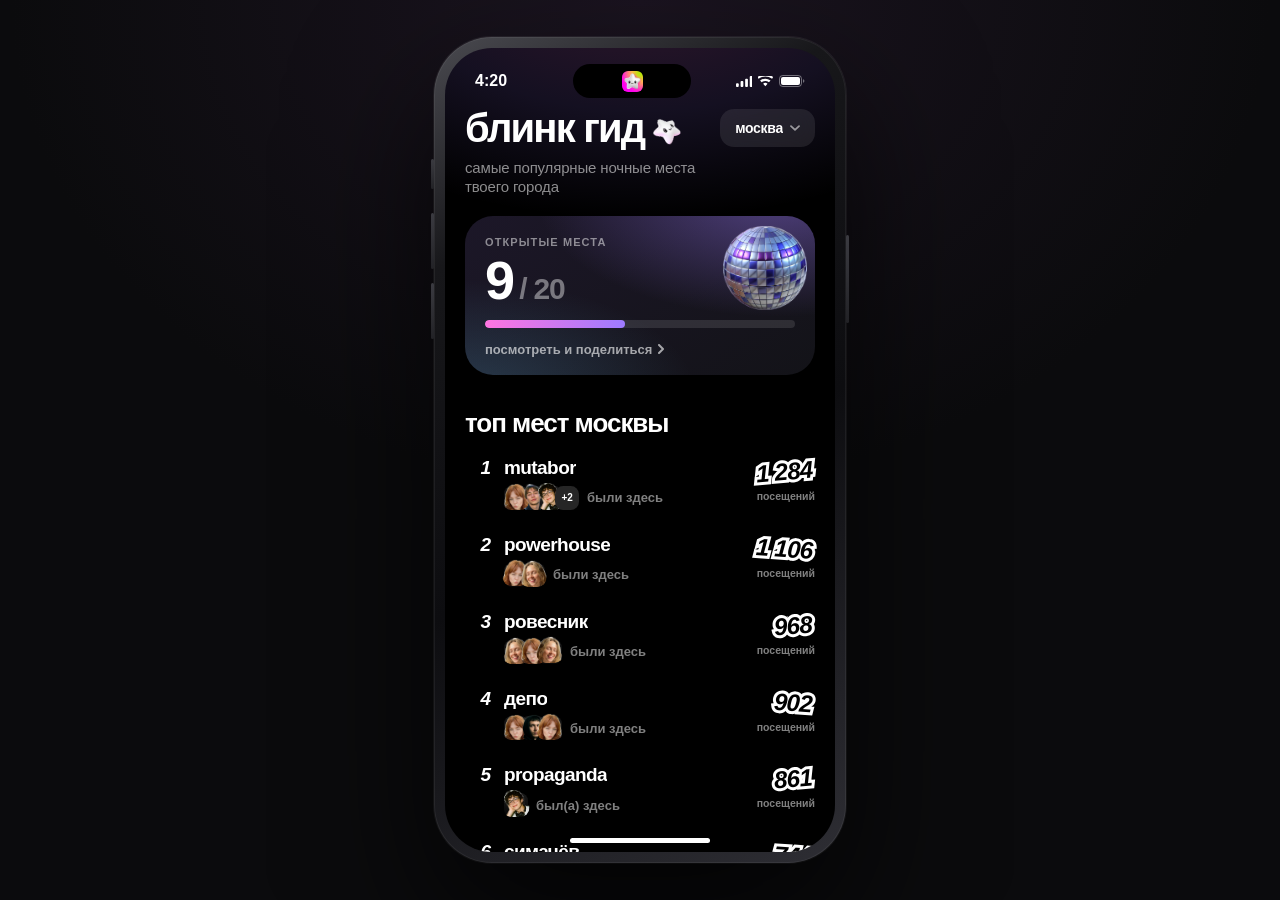
==== index.html @ 2a73ebe5 "блинк гид: прототип раздела ночных мест Гид по местам притяжения молодёжи, собранный из аномальных с" ====
<!doctype html>
<html lang="ru">
<head>
  <meta charset="utf-8" />
  <meta name="viewport" content="width=device-width,initial-scale=1,viewport-fit=cover" />
  <!-- прототип, не для поиска -->
  <meta name="robots" content="noindex, nofollow" />
  <title>Blink — гид по местам притяжения</title>
  <link rel="icon" type="image/png" href="assets/blink-logo.png" />
  <link rel="stylesheet" href="nightlife2.css" />
</head>
<body>

  <!-- device mockup -->
  <div class="phone">
    <span class="side-btn silent"></span>
    <span class="side-btn vol-up"></span>
    <span class="side-btn vol-down"></span>
    <span class="side-btn power"></span>

    <div class="nl-shell">

      <!-- iOS status bar -->
      <div class="status-bar">
        <span class="sb-time">4:20</span>
        <span class="island"><img src="assets/blink-logo.png" alt="" aria-hidden="true" /></span>
        <span class="sb-icons">
          <svg viewBox="0 0 18 12" aria-hidden="true" class="sb-ic">
            <rect x="0"  y="8"   width="3" height="4"   rx="1"/>
            <rect x="5"  y="5.5" width="3" height="6.5" rx="1"/>
            <rect x="10" y="3"   width="3" height="9"   rx="1"/>
            <rect x="15" y="0"   width="3" height="12"  rx="1"/>
          </svg>
          <svg viewBox="0 0 16 12" aria-hidden="true" class="sb-ic">
            <path d="M8 11.2 5.6 8.5a3.6 3.6 0 0 1 4.8 0L8 11.2Zm4-4.4a7.7 7.7 0 0 0-8 0L2.3 4.9a10.1 10.1 0 0 1 11.4 0L12 6.8ZM15.4 3a12.5 12.5 0 0 0-14.8 0L-.6 1.1a15 15 0 0 1 17.2 0L15.4 3Z"/>
          </svg>
          <svg viewBox="0 0 26 12" aria-hidden="true" class="sb-ic sb-batt">
            <rect x="0.5" y="0.5" width="22" height="11" rx="3.2" fill="none" stroke="currentColor" opacity="0.4"/>
            <rect x="2"   y="2"   width="19" height="8"  rx="2"/>
            <path d="M24 4.2v3.6c.9-.3 1.4-.9 1.4-1.8S24.9 4.5 24 4.2Z" opacity="0.4"/>
          </svg>
        </span>
      </div>

      <!-- одна лента: всё, что раньше жило в трёх вкладках -->
      <main class="nl-scroll" id="scroll">

        <header class="nl-head">
          <h1 class="nl-title">блинк гид<img class="title-star" src="react/star.png" alt="" aria-hidden="true" /></h1>
          <button class="city-pill" type="button" id="city-btn">
            <span id="city-label">москва</span>
            <svg viewBox="0 0 10 6" aria-hidden="true"><path d="M1 1.2 5 4.8 9 1.2"/></svg>
          </button>
        </header>
        <p class="nl-sub">самые популярные ночные места<br />твоего города</p>

        <!-- ─── 1 · твоя ночь · тап открывает личную сводку ─── -->
        <button class="you" id="you-card" type="button"></button>

        <!-- ─── 2 · топ мест города ─── -->
        <section class="sec">
          <h2 class="h2" id="top-title">топ мест</h2>
          <div class="vlist" id="vlist"></div>
        </section>

        <!-- ─── 3 · топ тусовщиков ─── -->
        <section class="sec sec--people">
          <h2 class="h2">топ тусовщиков</h2>
          <p class="h2-note" id="scope-note" hidden></p>
          <div class="scope" id="scope">
            <button class="scope-btn on" data-scope="city" type="button">весь город</button>
            <button class="scope-btn"    data-scope="friends" type="button">друзья</button>
          </div>
          <div class="prail" id="prail"></div>
        </section>

        <!-- ─── 4 · друзья ходят, а ты — нет ─── -->
        <section class="sec sec--miss" id="miss-sec">
          <h2 class="h2 h2--st">
            куда сходить<br />с друзьями
            <img class="h2-st h2-st--eyes" src="react/image_eyes_sticker.png" alt="" aria-hidden="true" />
          </h2>
          <div class="vlist" id="missing"></div>
        </section>

        <div class="scroll-tail"></div>
      </main>

      <!-- ─── шторка: заведение / твоя ночь / выбор города ─── -->
      <div class="sheet-back" id="sheet-back" hidden></div>
      <div class="sheet" id="sheet" hidden role="dialog" aria-label="Подробности">
        <span class="sheet-grab"></span>
        <div id="sheet-body"></div>
      </div>

      <!-- ─── шеринг-экран «открытые места» ─── -->
      <div class="share" id="share" hidden role="dialog" aria-label="Открытые места">
        <div id="share-body"></div>
      </div>

      <div class="toast" id="toast" hidden></div>

      <span class="home-bar"></span>
    </div>
  </div>

  <script type="module" src="nightlife2.js"></script>
</body>
</html>
---- nightlife2.css ----
/* ═══════════════════════════════════════════════════════════════════════
   Blink · «места притяжения» — гид по заведениям
   ВАРИАНТ «ЛЕНТА»: всё одним скроллом, без вкладок.
   Второй вариант — nightlife.* («вкладки»), переключатель сбоку от мокапа.
   Файлы намеренно самостоятельные: без @import друг в друга, иначе
   ловятся ловушки специфичности (проверено на reactivation2.css).

   Токены сняты со скринов приложения в /react:
     фон #000 · поверхность #1a1a1a · поле #262626
     текст #fff · вторичный #808080 · акцент #ff75e1 · онлайн #a4ef51

   Правила дома:
   · аватары — голые PNG-вырезки без обводок и цветных подложек;
   · копирайт в нижнем регистре, ВЕРХНИЙ РЕГИСТР только внутри кнопок;
   · строки списков идут прямо по чёрному — без карточек и разделителей;
   · **никаких серых подложек под плашки** — цифры и подписи живут прямо
     на фоне, разделяет их типографика и воздух;
   · розовая клякса-звезда НЕ используется: это каунтер сообщений;
   · числа-множители — стикер «x12»: чёрная заливка, толстая белая
     обводка, курсив, лёгкий поворот (см. список визитов в мессенджере);
   · розовый строго акцентный. Цвет приносят свечения секций и 3D-стикеры:
     бриллиант (синий) — твоя ночь, спутник — рейтинг, глаза — что ты
     пропускаешь, огонь — первый тусовщик. Каждый стикер ровно один раз.

   Экран — одна лента, открывается в полноэкранном вебвью: ни вкладок,
   ни своего таб-бара.
   ═══════════════════════════════════════════════════════════════════════ */

:root {
  --bg: #000000;
  --surface: #1a1a1a;
  --surface-2: #262626;
  --surface-3: #303030;
  --text: #ffffff;
  --dim: #808080;
  --accent: #ff75e1;
  --violet: #9d7bff;
  --online: #a4ef51;
  --ember: #ff8a3d;
  --ice: #6fd2ff;
  --r-avatar: 32%;
  --pad: 20px;
}

* { box-sizing: border-box; }

html, body {
  margin: 0;
  padding: 0;
  height: 100%;
  background:
    radial-gradient(900px 700px at 50% 0%, #1b1420 0%, transparent 70%),
    #0b0b0d;
  color: var(--text);
  font-family: -apple-system, BlinkMacSystemFont, "SF Pro Display", "Inter",
               "Helvetica Neue", Arial, sans-serif;
  -webkit-font-smoothing: antialiased;
  letter-spacing: -0.01em;
}

body {
  display: grid;
  place-items: center;
  overflow: hidden;
}

[hidden] { display: none !important; }

/* ═══════════ device mockup ═══════════ */
.phone {
  position: relative;
  padding: 11px;
  border-radius: 58px;
  background: linear-gradient(150deg, #4a4a50 0%, #17171a 22%, #0d0d10 55%, #2e2e34 100%);
  box-shadow:
    0 60px 140px rgba(0, 0, 0, 0.75),
    0 0 0 1px rgba(255, 255, 255, 0.07),
    inset 0 0 0 1px rgba(255, 255, 255, 0.06);
}

.side-btn {
  position: absolute;
  width: 3px;
  border-radius: 3px;
  background: linear-gradient(180deg, #3b3b41, #222226);
}
.side-btn.silent   { left: -3px; top: 122px; height: 30px; }
.side-btn.vol-up   { left: -3px; top: 176px; height: 56px; }
.side-btn.vol-down { left: -3px; top: 246px; height: 56px; }
.side-btn.power    { right: -3px; top: 198px; height: 88px; }

/* фирменное свечение сверху, как на экране профиля */
.nl-shell {
  position: relative;
  width: 390px;
  height: min(844px, calc(100vh - 96px));
  display: flex;
  flex-direction: column;
  overflow: hidden;
  border-radius: 47px;
  background:
    radial-gradient(150% 340px at 50% -80px,
      rgba(255, 117, 225, 0.20) 0%,
      rgba(157, 123, 255, 0.13) 42%,
      transparent 74%),
    var(--bg);
}
@media (max-width: 430px), (max-height: 720px) {
  .phone { padding: 0; border-radius: 0; box-shadow: none; background: #000; }
  .phone .side-btn { display: none; }
  .nl-shell { width: 100vw; height: 100vh; border-radius: 0; }
}

/* ─────────── iOS chrome ─────────── */
.status-bar {
  flex-shrink: 0;
  height: 54px;
  display: flex;
  align-items: center;
  justify-content: space-between;
  padding: 12px 30px 0;
  pointer-events: none;
}
.sb-time { font-size: 16px; font-weight: 600; letter-spacing: 0; min-width: 54px; }
.island {
  display: flex;
  align-items: center;
  justify-content: center;
  width: 118px; height: 34px;
  border-radius: 20px;
  background: #000;
}
.island img { width: 21px; height: 21px; border-radius: 6px; }
.sb-icons {
  display: flex; align-items: center; gap: 6px;
  min-width: 54px; justify-content: flex-end;
}
.sb-ic { height: 11px; width: auto; fill: currentColor; }
.sb-batt { height: 12px; }

.home-bar {
  position: absolute;
  left: 50%; bottom: 9px;
  z-index: 100;
  width: 140px; height: 5px;
  border-radius: 3px;
  background: #fff;
  transform: translateX(-50%);
  pointer-events: none;
}

/* ═══════════ scroll area ═══════════ */
.nl-scroll {
  flex: 1;
  min-height: 0;
  overflow-y: auto;
  overflow-x: hidden;
  scrollbar-width: none;
  -webkit-overflow-scrolling: touch;
  overscroll-behavior: contain;
}
.nl-scroll::-webkit-scrollbar { display: none; }
.scroll-tail { height: 42px; }

/* ─────────── заголовок экрана ─────────── */
.nl-head {
  display: flex;
  align-items: center;
  gap: 12px;
  padding: 6px var(--pad) 0;
}
.nl-title {
  flex: 1;
  margin: 0;
  font-size: 40px;
  font-weight: 800;
  line-height: 1;
  letter-spacing: -0.045em;
  white-space: nowrap;
}
/* 3D-звезда-маскот, чуть завалена — как стикеры в приложении */
.title-star {
  display: inline-block;
  width: 38px; height: 38px;
  margin-left: 4px;
  vertical-align: -6px;
  object-fit: contain;
  transform: rotate(-14deg);
}
/* в пилюле — короткое имя города (спб, екб), полное живёт в шторке выбора */
.city-pill {
  flex-shrink: 0;
  max-width: 150px;
  display: inline-flex;
  align-items: center;
  gap: 7px;
  height: 38px;
  padding: 0 15px;
  border: none;
  border-radius: 14px;
  background: rgba(255, 255, 255, 0.09);
  backdrop-filter: blur(10px);
  -webkit-backdrop-filter: blur(10px);
  color: var(--text);
  font-size: 14px;
  font-weight: 700;
  letter-spacing: -0.02em;
  cursor: pointer;
  transition: background 0.15s ease;
}
.city-pill:hover { background: rgba(255, 255, 255, 0.16); }
.city-pill span {
  min-width: 0;
  overflow: hidden;
  text-overflow: ellipsis;
  white-space: nowrap;
}
.city-pill svg {
  flex-shrink: 0;
  width: 10px; height: 6px;
  fill: none; stroke: rgba(255, 255, 255, 0.55); stroke-width: 1.8;
  stroke-linecap: round; stroke-linejoin: round;
}

.nl-sub {
  margin: 10px 0 0;
  padding: 0 var(--pad);
  font-size: 15px;
  font-weight: 500;
  line-height: 1.28;
  color: rgba(255, 255, 255, 0.55);
}

/* ═══════════ секции и их свечения ═══════════
   Цвет приходит подложкой-градиентом, а не покраской текста. */
.sec { position: relative; padding-top: 4px; }
/* Свечение всегда приходит СБОКУ и по вертикали центрировано: радиус по Y
   меньше половины секции, поэтому у её верхней и нижней кромки градиент уже
   сошёл на нет и стыка секций не видно. Градиент «сверху» так не умеет —
   он режет границу ровной линией. */
.sec--people {
  background: radial-gradient(76% 44% at -6% 50%,
    rgba(255, 117, 225, 0.22) 0%, transparent 72%);
}
/* здесь свечение подтянуто вверх, под стикер-глаза: радиус по Y такой,
   что верхняя кромка секции остаётся ровно на нулевой интенсивности */
.sec--miss {
  background: radial-gradient(84% 26% at 104% 27%,
    rgba(111, 210, 255, 0.26) 0%, transparent 74%);
}

.h2 {
  position: relative;
  margin: 30px var(--pad) 0;
  font-size: 26px;
  font-weight: 800;
  letter-spacing: -0.04em;
  line-height: 1.08;
}
.h2 span { color: var(--dim); }
/* заголовок со стикером: стикер висит справа и заходит за строку */
.h2--st { padding-right: 92px; }
.h2-st {
  position: absolute;
  right: 0; top: 50%;
  width: 74px; height: 74px;
  object-fit: contain;
  transform: translateY(-50%) rotate(10deg);
  pointer-events: none;
}
.h2-st--sat  { width: 76px; height: 76px; transform: translateY(-50%) rotate(-12deg); }
.h2-st--eyes { width: 68px; height: 68px; transform: translateY(-50%) rotate(8deg); }

.h2-note {
  margin: 12px var(--pad) 0;
  font-size: 13px;
  font-weight: 500;
  line-height: 1.3;
  color: var(--dim);
}
/* подпись под заголовком со стикером не должна заезжать под него */
.h2--st + .h2-note { padding-right: 76px; }

/* ═══════════ стикер-число «x12» ═══════════
   Чёрная заливка (фон просвечивает), толстая белая обводка через ::before
   с тем же текстом, курсив и лёгкий поворот. Повороты чередуются по
   строкам, чтобы колонка не выглядела штампованной. */
.xnum {
  position: relative;
  z-index: 0;
  display: inline-block;
  font-size: 24px;
  font-weight: 900;
  font-style: italic;
  letter-spacing: -0.03em;
  color: #000;
  white-space: nowrap;
  font-variant-numeric: tabular-nums;
  margin-right: 3px;
}
.xnum::before {
  content: attr(data-t);
  position: absolute;
  left: 0; top: 0;
  z-index: -1;
  -webkit-text-stroke: 6px #fff;
}
.xnum--l { transform: rotate(-5deg); }
.xnum--r { transform: rotate(4deg); }

/* ═══════════ 1 · «твоя ночь» ═══════════
   Тёмная карточка в тон экрану: холодное фиолетово-голубое свечение и
   3D-бриллиант. Тап открывает личную сводку — где был и куда сходить. */
.you {
  position: relative;
  display: block;
  width: calc(100% - var(--pad) * 2);
  margin: 20px var(--pad) 0;
  padding: 20px 20px 18px;
  border: none;
  border-radius: 28px;
  overflow: hidden;
  color: var(--text);
  font: inherit;
  text-align: left;
  cursor: pointer;
  -webkit-tap-highlight-color: transparent;
  background:
    radial-gradient(120% 130% at 90% -12%, rgba(157, 123, 255, 0.42) 0%, transparent 58%),
    radial-gradient(110% 120% at 0% 112%, rgba(111, 210, 255, 0.20) 0%, transparent 60%),
    linear-gradient(150deg, #1c1728 0%, #131318 100%);
}
.you:active { opacity: 0.82; }
.you-disco {
  position: absolute;
  right: 8px; top: 10px;
  width: 84px; height: 84px;
  object-fit: contain;
  pointer-events: none;
}
.you-eyebrow {
  font-size: 11px;
  font-weight: 800;
  letter-spacing: 0.1em;
  text-transform: uppercase;
  color: rgba(255, 255, 255, 0.5);
}
.you-num {
  margin-top: 8px;
  font-size: 54px;
  font-weight: 800;
  letter-spacing: -0.055em;
  line-height: 0.9;
  font-variant-numeric: tabular-nums;
}
.you-num em {
  font-style: normal;
  font-size: 30px;
  letter-spacing: -0.04em;
  color: rgba(255, 255, 255, 0.42);
}
.you-t {
  margin-top: 9px;
  font-size: 14px;
  font-weight: 600;
  color: rgba(255, 255, 255, 0.6);
}
.you-bar {
  margin-top: 15px;
  height: 8px;
  border-radius: 4px;
  background: rgba(255, 255, 255, 0.11);
  overflow: hidden;
}
.you-bar b {
  display: block;
  height: 100%;
  border-radius: 4px;
  background: linear-gradient(90deg, #ff75e1, #9d7bff);
  transition: width 0.9s cubic-bezier(0.2, 0.8, 0.2, 1);
}
/* подсказка, что карточка кликабельна */
.you-more {
  display: flex;
  align-items: center;
  gap: 6px;
  margin-top: 14px;
  font-size: 13px;
  font-weight: 700;
  color: rgba(255, 255, 255, 0.62);
}
.you-more svg {
  width: 6px; height: 10px;
  fill: none; stroke: currentColor; stroke-width: 2;
  stroke-linecap: round; stroke-linejoin: round;
}

/* пустое состояние — в этом городе тебя ещё не было */
.you--empty { text-align: center; padding: 26px 20px 24px; }
.you-star {
  display: block;
  width: 92px; height: 92px;
  margin: 0 auto 8px;
  object-fit: contain;
  transform: rotate(-10deg);
}
.you--empty .you-t {
  font-size: 18px; font-weight: 800; letter-spacing: -0.03em;
  color: var(--text); margin-top: 0;
}
.you--empty .you-n {
  margin-top: 7px; font-size: 13.5px; font-weight: 600; line-height: 1.35;
  color: rgba(255, 255, 255, 0.55);
}

/* ═══════════ аватар — голая вырезка, без обводок ═══════════
   Подложка: только почти прозрачное белое свечение. Вырезка чуть крупнее
   подложки и лежит поверх неё — голова выступает над кромкой, как стикер. */
.av {
  position: relative;
  display: block;
  flex-shrink: 0;
  width: 52px; height: 52px;
}
.av::before {
  content: "";
  position: absolute;
  inset: 0;
  border-radius: var(--r-avatar);
  background: radial-gradient(95% 75% at 50% 16%,
    rgba(255, 255, 255, 0.13) 0%,
    rgba(255, 255, 255, 0.03) 100%);
}
.av img {
  position: absolute;
  left: 50%; bottom: 0;
  width: 112%;
  height: 114%;
  transform: translateX(-50%);
  object-fit: contain;
  object-position: center bottom;
  border-radius: 0 0 34% 34%;
}
/* фото повторяется у второго человека — отражаем, чтобы лицо читалось иначе */
.av img.flip { transform: translateX(-50%) scaleX(-1); }

/* «ты» в общих стопках — розовая подсветка подложки */
.av--me::before {
  background: radial-gradient(95% 75% at 50% 16%,
    rgba(255, 117, 225, 0.22) 0%,
    rgba(255, 117, 225, 0.05) 100%);
  box-shadow: inset 0 0 0 2px var(--accent);
}

/* стопка мини-аватаров */
.stack { display: flex; flex-shrink: 0; }
.stack .av { width: 24px; height: 24px; margin-right: -7px; }
.stack .av--me::before { box-shadow: inset 0 0 0 1.5px var(--accent); }
.stack > :last-child { margin-right: 0; }

/* не влезшие в стопку — скруглённый прямоугольник с «+N».
   z-index нужен: вырезки шире своих ячеек и иначе накрывают плитку */
.stack-more {
  position: relative;
  z-index: 1;
  flex-shrink: 0;
  display: grid;
  place-items: center;
  width: 24px; height: 24px;
  margin-right: -7px;
  border-radius: 34%;
  background: var(--surface-2);
  color: var(--text);
  font-size: 10px;
  font-weight: 800;
  letter-spacing: -0.03em;
}

/* ═══════════ 2 · строка заведения ═══════════ */
.vlist { padding: 8px var(--pad) 0; }

.vrow {
  display: flex;
  align-items: flex-start;
  gap: 13px;
  width: 100%;
  padding: 12px 0;
  border: none;
  background: none;
  color: inherit;
  text-align: left;
  cursor: pointer;
  font: inherit;
  -webkit-tap-highlight-color: transparent;
}
.vrow:active { opacity: 0.6; }

/* ранги у всех строк одинаковые — крупные и курсивом */
.vrank {
  flex-shrink: 0;
  width: 26px;
  font-size: 19px;
  font-weight: 800;
  font-style: italic;
  color: var(--text);
  font-variant-numeric: tabular-nums;
  text-align: right;
}

.vbody { flex: 1; min-width: 0; }
.vname {
  display: flex;
  align-items: center;
  gap: 6px;
  font-size: 19px;
  font-weight: 800;
  letter-spacing: -0.03em;
  line-height: 1.15;
}
.vname > span {
  overflow: hidden;
  text-overflow: ellipsis;
  white-space: nowrap;
}

/* вторая строка — только лица друзей и «были здесь», без имён */
.vwho {
  display: flex;
  align-items: center;
  gap: 8px;
  margin-top: 7px;
}
.vwho-t {
  min-width: 0;
  font-size: 13px;
  font-weight: 600;
  color: var(--dim);
  white-space: nowrap;
}

.vcount {
  flex-shrink: 0;
  padding-top: 1px;
  text-align: right;
}
.vcount i {
  display: block;
  margin-top: 4px;
  font-size: 10.5px;
  font-style: normal;
  font-weight: 600;
  color: var(--dim);
}

/* ═══════════ 3 · тусовщики — лента карточек ═══════════ */
.scope {
  display: inline-flex;
  gap: 4px;
  margin: 14px var(--pad) 0;
  padding: 4px;
  border-radius: 15px;
  background: rgba(255, 255, 255, 0.07);
}
.scope-btn {
  height: 34px;
  padding: 0 16px;
  border: none;
  border-radius: 11px;
  background: transparent;
  color: var(--dim);
  font-size: 13.5px;
  font-weight: 700;
  letter-spacing: -0.02em;
  cursor: pointer;
  transition: background 0.15s ease, color 0.15s ease;
}
.scope-btn:hover { color: var(--text); }
.scope-btn.on { background: #fff; color: #000; font-weight: 800; }

.prail {
  display: flex;
  gap: 10px;
  margin-top: 16px;
  padding: 0 var(--pad) 4px;
  overflow-x: auto;
  scrollbar-width: none;
}
.prail::-webkit-scrollbar { display: none; }

.pcard {
  position: relative;
  flex-shrink: 0;
  width: 116px;
  padding: 16px 12px 16px;
  border-radius: 24px;
  background: linear-gradient(160deg, #1d1b22 0%, #131317 100%);
  text-align: center;
}
/* победитель — оранжевый жар под огнём */
.pcard--first {
  background:
    radial-gradient(110% 90% at 50% -6%, rgba(255, 138, 61, 0.38) 0%, transparent 62%),
    linear-gradient(160deg, #2a1a0e 0%, #16121a 100%);
}
/* «ты» — единственное розовое пятно в ленте (обводка на карточке, не на лице) */
.pcard--me {
  background:
    radial-gradient(110% 90% at 50% -6%, rgba(255, 117, 225, 0.34) 0%, transparent 62%),
    linear-gradient(160deg, #271a2a 0%, #16121a 100%);
  box-shadow: inset 0 0 0 2px var(--accent);
}
.pcard .av { width: 62px; height: 62px; margin: 0 auto; }
/* подложка под лицом не нужна — вырезка лежит прямо на карточке */
.pcard .av::before { display: none; }
.pcard-fire {
  position: absolute;
  right: 8px; top: 6px;
  width: 34px; height: 34px;
  object-fit: contain;
  transform: rotate(12deg);
  pointer-events: none;
}
.pcard-name {
  margin-top: 8px;
  font-size: 15px;
  font-weight: 800;
  letter-spacing: -0.03em;
  white-space: nowrap;
  overflow: hidden;
  text-overflow: ellipsis;
}
.pcard .xnum { font-size: 23px; margin-top: 6px; }
.pcard-lab {
  margin-top: 3px;
  font-size: 10.5px;
  font-weight: 600;
  color: var(--dim);
}

/* ═══════════ шторка ═══════════
   Тот же язык, что на экране: свечение сверху, крупный заголовок,
   uppercase-подписи разделов и цифры-стикеры. Никаких серых плашек. */
.sheet-back {
  position: absolute;
  inset: 0;
  z-index: 70;
  background: rgba(0, 0, 0, 0.6);
  backdrop-filter: blur(4px);
  -webkit-backdrop-filter: blur(4px);
  opacity: 0;
  transition: opacity 0.25s ease;
}
.sheet-back.in { opacity: 1; }

.sheet {
  position: absolute;
  left: 0; right: 0; bottom: 0;
  z-index: 75;
  max-height: 86%;
  overflow-y: auto;
  scrollbar-width: none;
  padding: 10px 20px 34px;
  border-radius: 30px 30px 47px 47px;
  background:
    radial-gradient(70% 46% at 106% 34%, rgba(157, 123, 255, 0.24) 0%, transparent 72%),
    radial-gradient(64% 40% at -8% 72%, rgba(255, 117, 225, 0.14) 0%, transparent 72%),
    #121216;
  transform: translateY(100%);
  transition: transform 0.32s cubic-bezier(0.2, 0.9, 0.25, 1);
}
.sheet::-webkit-scrollbar { display: none; }
.sheet.in { transform: translateY(0); }

.sheet-grab {
  display: block;
  width: 42px; height: 5px;
  margin: 0 auto 20px;
  border-radius: 3px;
  background: rgba(255, 255, 255, 0.22);
}

/* шапка модалки: название слева, число посещений — стикером у правого края,
   по вертикали центрируется ровно со строкой названия */
.sh-title-row {
  display: flex;
  align-items: center;
  justify-content: space-between;
  gap: 14px;
}
.sh-name {
  min-width: 0;
  font-size: 30px;
  font-weight: 800;
  letter-spacing: -0.045em;
  line-height: 1.02;
}
.sh-count { flex-shrink: 0; text-align: right; }
.sh-count .xnum { font-size: 30px; }
.sh-count i {
  display: block;
  margin-top: 4px;
  font-size: 10.5px;
  font-style: normal;
  font-weight: 600;
  color: var(--dim);
}
.sh-meta {
  margin-top: 7px;
  font-size: 13.5px;
  font-weight: 600;
  line-height: 1.3;
  color: rgba(255, 255, 255, 0.5);
}

/* цифры без подложек — только типографика и воздух */
.sh-stats {
  display: flex;
  gap: 30px;
  margin-top: 22px;
}
.sh-stat b {
  display: block;
  font-size: 26px;
  font-weight: 800;
  letter-spacing: -0.045em;
  line-height: 1;
  font-variant-numeric: tabular-nums;
}
.sh-stat i {
  display: block;
  margin-top: 6px;
  font-size: 11px;
  font-style: normal;
  font-weight: 600;
  color: var(--dim);
}

.sh-label {
  margin: 26px 0 12px;
  font-size: 11px;
  font-weight: 800;
  letter-spacing: 0.09em;
  text-transform: uppercase;
  color: rgba(255, 255, 255, 0.42);
}
/* «здесь были» — все друзья подряд, с именами; не влезли — горизонтальный
   скролл, никаких «+N» и никакого себя в этом ряду */
.who-rail {
  display: flex;
  gap: 14px;
  margin: 0 -20px;
  padding: 0 20px 2px;
  overflow-x: auto;
  scrollbar-width: none;
}
.who-rail::-webkit-scrollbar { display: none; }
.who-item { flex-shrink: 0; width: 58px; text-align: center; }
/* вырезку не режем: ни подложки, ни скругления снизу — лицо целиком */
.who-item .av { width: 58px; height: 58px; }
.who-item .av::before { display: none; }
.who-item .av img {
  left: 0; bottom: 0;
  width: 100%; height: 100%;
  transform: none;
  border-radius: 0;
}
.who-item .av img.flip { transform: scaleX(-1); }
.who-name {
  display: block;
  margin-top: 7px;
  font-size: 11.5px;
  font-weight: 700;
  letter-spacing: -0.01em;
  color: var(--dim);
  white-space: nowrap;
  overflow: hidden;
  text-overflow: ellipsis;
}
.who-empty {
  font-size: 13.5px;
  font-weight: 600;
  line-height: 1.3;
  color: var(--dim);
}

/* строки заведений внутри шторки — тот же кирпич, компактнее */
.sh-list .vrow { padding: 10px 0; }
.sh-list .vname { font-size: 17px; }

/* ─────────── лента чекинов места ─────────── */
.feed {
  display: flex;
  gap: 10px;
  margin: 0 -20px;
  padding: 0 20px 2px;
  overflow-x: auto;
  scrollbar-width: none;
}
.feed::-webkit-scrollbar { display: none; }

.feed-card {
  flex-shrink: 0;
  width: 80px;
  padding: 0;
  border: none;
  background: none;
  color: inherit;
  font: inherit;
  text-align: center;
  cursor: pointer;
  -webkit-tap-highlight-color: transparent;
}
.feed-card:active { opacity: 0.7; }

.feed-ph {
  position: relative;
  display: block;
  height: 128px;
  border-radius: 14px;
  overflow: hidden;
}
.feed-ph img {
  display: block;
  width: 100%;
  height: 100%;
  object-fit: cover;
}
/* свежий чекин — голографическая кромка поверх фото */
.feed-card--fresh .feed-ph::after {
  content: "";
  position: absolute;
  inset: 0;
  border-radius: 14px;
  padding: 2px;
  background: linear-gradient(160deg, #9bd8ff 0%, #c9a6ff 50%, #8ee8cf 100%);
  -webkit-mask: linear-gradient(#000 0 0) content-box, linear-gradient(#000 0 0);
  -webkit-mask-composite: xor;
          mask: linear-gradient(#000 0 0) content-box, linear-gradient(#000 0 0);
          mask-composite: exclude;
  pointer-events: none;
}
.feed-name {
  display: block;
  margin-top: 8px;
  font-size: 12px;
  font-weight: 800;
  letter-spacing: -0.02em;
  white-space: nowrap;
  overflow: hidden;
  text-overflow: ellipsis;
}

.sh-actions {
  display: grid;
  grid-template-columns: 1.35fr 1fr;
  gap: 10px;
  margin-top: 26px;
}
.btn-white, .btn-dark {
  height: 54px;
  border: none;
  border-radius: 18px;
  font-size: 15px;
  font-weight: 800;
  letter-spacing: -0.01em;
  cursor: pointer;
  transition: opacity 0.15s ease, background 0.15s ease, transform 0.12s ease;
}
.btn-white { background: #fff; color: #000; }
.btn-white:hover { opacity: 0.87; }
.btn-white:active { transform: scale(0.98); }
.btn-dark { background: rgba(255, 255, 255, 0.10); color: var(--text); font-weight: 700; }
.btn-dark:hover { background: rgba(255, 255, 255, 0.16); }

/* ─────────── выбор города ─────────── */
.city-list { margin-top: 6px; }
.city-row {
  display: flex;
  align-items: center;
  gap: 12px;
  width: 100%;
  padding: 13px 0;
  border: none;
  background: none;
  color: inherit;
  text-align: left;
  font: inherit;
  cursor: pointer;
  -webkit-tap-highlight-color: transparent;
}
.city-row:active { opacity: 0.6; }
.city-row-body { flex: 1; min-width: 0; }
.city-row-name {
  font-size: 20px;
  font-weight: 800;
  letter-spacing: -0.03em;
}
.city-row.on .city-row-name { color: var(--accent); }
.city-row-meta {
  margin-top: 2px;
  font-size: 13px;
  font-weight: 600;
  color: var(--dim);
}
.city-tick {
  flex-shrink: 0;
  display: grid;
  place-items: center;
  width: 24px; height: 24px;
  border-radius: 50%;
  background: var(--accent);
}
.city-tick svg {
  width: 12px; height: 12px;
  fill: none; stroke: #12000e; stroke-width: 2.6;
  stroke-linecap: round; stroke-linejoin: round;
}

/* ═══════════ шеринг-экран «ночная личность» ═══════════
   Собран по разбору Spotify Wrapped / Strava Year in Sport:
   · данные подаются как ИДЕНТИЧНОСТЬ, а не отчёт — архетип крупнее всего
     на экране, его можно присвоить и заявить о себе;
   · персентиль («топ 4%») даёт статус и повод сравниться с друзьями;
   · список мест — контент для ЗРИТЕЛЯ, а не для автора: он и продаёт гид;
   · бренд на кадре, чтобы скриншот работал рекламой;
   · формат 9:16 и крупная типографика — под сторис;
   · анимации по очереди: экран собирается на глазах, это и есть «delighter».
   ═══════════════════════════════════════════════════════════════════════ */
.share {
  position: absolute;
  inset: 0;
  z-index: 80;
  display: flex;
  flex-direction: column;
  padding: 54px 22px 24px;
  overflow: hidden;
  background:
    radial-gradient(78% 40% at 106% 8%,  rgba(157, 123, 255, 0.46) 0%, transparent 68%),
    radial-gradient(72% 38% at -12% 46%, rgba(255, 117, 225, 0.34) 0%, transparent 70%),
    radial-gradient(70% 34% at 96% 88%,  rgba(111, 210, 255, 0.24) 0%, transparent 72%),
    linear-gradient(165deg, #1b1428 0%, #0e0c14 58%, #120d18 100%);
  transform: translateY(100%);
  transition: transform 0.4s cubic-bezier(0.2, 0.9, 0.25, 1);
}
.share.in { transform: translateY(0); }
/* содержимое — колонка на всю высоту, иначе .sh2-fill не прижмёт
   вотермарку и кнопку к низу экрана */
.share > div {
  position: relative;
  z-index: 2;
  flex: 1;
  min-height: 0;
  display: flex;
  flex-direction: column;
}
/* блик, медленно проезжающий по карточке */
.share::after {
  content: "";
  position: absolute;
  inset: -40% -60%;
  z-index: 1;
  pointer-events: none;
  background: linear-gradient(115deg,
    transparent 42%, rgba(255, 255, 255, 0.07) 50%, transparent 58%);
  animation: sh2-sheen 7s 1.4s linear infinite;
}
/* паттерн улиц понизу — намёк на ночную карту города */
.sh2-map {
  position: absolute;
  left: -10%; right: -10%; bottom: -4%;
  height: 46%;
  z-index: 0;
  background: url('react/Vector.png') center / 150% no-repeat;
  opacity: 0.07;
  pointer-events: none;
  -webkit-mask-image: linear-gradient(to bottom, transparent, #000 55%);
          mask-image: linear-gradient(to bottom, transparent, #000 55%);
}

.sh2-top {
  display: flex;
  align-items: center;
  justify-content: space-between;
  gap: 12px;
  flex-shrink: 0;
}
.sh2-brand {
  display: flex;
  align-items: center;
  gap: 8px;
  font-size: 16px;
  font-weight: 800;
  letter-spacing: -0.03em;
}
.sh2-brand img { width: 23px; height: 23px; border-radius: 7px; }
.sh2-x {
  display: grid;
  place-items: center;
  width: 34px; height: 34px;
  border: none;
  border-radius: 50%;
  background: rgba(255, 255, 255, 0.13);
  color: #fff;
  cursor: pointer;
}
.sh2-x svg {
  width: 13px; height: 13px;
  fill: none; stroke: currentColor; stroke-width: 2.2; stroke-linecap: round;
}

/* Шар нарочно не влезает в кадр: правый бок уходит за край экрана —
   обрезанный объект читается живее вписанного. Координаты считаются от
   #share-body, а не от .share: шапка занимает 0..34, стикер персентиля
   начинается на ~179, поэтому шар живёт ровно в промежутке 38..188 и ни
   на что не наезжает. */
.sh2-disco {
  position: absolute;
  right: -52px; top: 38px;
  width: 150px; height: 150px;
  z-index: 1;
  object-fit: contain;
  pointer-events: none;
  /* якорь строго в центре шара: без этого поворот идёт вокруг края
     блока и шар «мотает» из стороны в сторону */
  transform-origin: 50% 50%;
  animation: sh2-float 6s ease-in-out infinite;
}

.sh2-eyebrow {
  margin-top: 30px;
  font-size: 11px;
  font-weight: 800;
  letter-spacing: 0.12em;
  text-transform: uppercase;
  color: rgba(255, 255, 255, 0.52);
}
/* архетип — самое крупное на экране: это то, что присваивают и шерят */
.sh2-title {
  position: relative;
  z-index: 2;
  margin: 10px 0 0;
  padding-right: 112px;
  font-size: 46px;
  font-weight: 800;
  line-height: 0.92;
  letter-spacing: -0.055em;
}
.sh2-title span { display: block; }
/* длинные звания вроде «наблюдатель» иначе упираются в диско-шар */
.sh2-title--long { font-size: 38px; letter-spacing: -0.05em; }

/* персентиль — наклонный стикер, а не ровная плашка: статусный крючок
   должен выглядеть как наклейка, которую хочется показать */
/* Персентиль — оторванный голографический стикер: рваный контур по
   clip-path, поворот и тень. align-items: center + line-height: 1 у обеих
   частей: иначе крупная «4%» растягивает строку и мелкий текст съезжает. */
.sh2-pct {
  align-self: flex-start;
  position: relative;
  z-index: 2;
  display: flex;
  align-items: center;
  gap: 7px;
  margin-top: 22px;
  padding: 13px 20px 14px;
  color: #12000e;
  transform: rotate(-3deg);
  filter: drop-shadow(0 10px 24px rgba(0, 0, 0, 0.45));
  background:
    linear-gradient(103deg,
      #ffd9f2 0%, #ffe9c9 22%, #e4dcff 52%, #cdf3ff 76%, #d9ffe4 100%);
  clip-path: polygon(
    1.5% 16%, 5% 4%, 13% 11%, 22% 2%, 31% 9%, 41% 0%, 52% 8%, 63% 1%,
    73% 10%, 84% 3%, 93% 12%, 99% 6%, 98.5% 26%, 100% 44%, 97% 62%,
    99.5% 80%, 95% 94%, 86% 89%, 76% 98%, 66% 91%, 55% 100%, 44% 92%,
    33% 99%, 23% 90%, 13% 97%, 5% 88%, 0.5% 74%, 2% 56%, 0% 38%
  );
}
.sh2-pct span {
  font-size: 13.5px;
  font-weight: 800;
  line-height: 1;
  letter-spacing: -0.02em;
}
.sh2-pct b {
  font-size: 26px;
  font-weight: 900;
  font-style: italic;
  line-height: 1;
  letter-spacing: -0.045em;
}

/* прогресс по гиду — второй по важности блок после звания */
.sh2-prog { margin-top: 30px; }
.sh2-prog-num {
  font-size: 46px;
  font-weight: 800;
  letter-spacing: -0.055em;
  line-height: 0.9;
  font-variant-numeric: tabular-nums;
}
.sh2-prog-num em {
  font-style: normal;
  font-size: 26px;
  letter-spacing: -0.04em;
  color: rgba(255, 255, 255, 0.4);
}
.sh2-prog-t {
  margin-top: 9px;
  font-size: 13px;
  font-weight: 600;
  color: rgba(255, 255, 255, 0.55);
}
.sh2-bar {
  margin-top: 14px;
  height: 10px;
  border-radius: 5px;
  background: rgba(255, 255, 255, 0.12);
  overflow: hidden;
}
.sh2-bar b {
  display: block;
  height: 100%;
  border-radius: 5px;
  background: linear-gradient(90deg, #ff75e1, #9d7bff);
  transition: width 0.9s cubic-bezier(0.2, 0.8, 0.2, 1);
}

/* две личные подписи в ряд: с кем ходишь и куда чаще всего.
   У обеих слева якорь — лицо или стикер-число, поэтому колонки в балансе. */
.sh2-duo {
  display: flex;
  gap: 14px;
  margin-top: 28px;
}
.sh2-duo-i {
  flex: 1;
  min-width: 0;
  display: flex;
  align-items: center;
  gap: 11px;
}
.sh2-duo-i .av { width: 48px; height: 48px; }
.sh2-duo-i .av::before { display: none; }
/* низ вырезки скругляем эллипсом — жёсткая линия среза уходит,
   а макушка остаётся нетронутой */
.sh2-duo-i .av img { border-radius: 0 0 50% 50% / 0 0 32% 32%; }
.sh2-duo-i .xnum { font-size: 30px; flex-shrink: 0; }
.sh2-duo-t { min-width: 0; }
.sh2-duo-t b {
  display: block;
  font-size: 18px;
  font-weight: 800;
  letter-spacing: -0.035em;
  white-space: nowrap;
  overflow: hidden;
  text-overflow: ellipsis;
}
.sh2-duo-t i {
  display: block;
  margin-top: 3px;
  font-size: 12px;
  font-style: normal;
  font-weight: 600;
  color: rgba(255, 255, 255, 0.55);
  white-space: nowrap;
  overflow: hidden;
  text-overflow: ellipsis;
}

.sh2-label {
  margin: 28px 0 10px;
  font-size: 11px;
  font-weight: 800;
  letter-spacing: 0.1em;
  text-transform: uppercase;
  color: rgba(255, 255, 255, 0.42);
}

.sh2-chips {
  display: flex;
  flex-wrap: wrap;
  gap: 7px;
}
.sh2-chip {
  padding: 8px 12px;
  border-radius: 13px;
  background: rgba(255, 255, 255, 0.10);
  font-size: 13.5px;
  font-weight: 800;
  letter-spacing: -0.025em;
}
/* любимое место выделено — это личная подпись, а не просто пункт списка */
.sh2-chip--top {
  background: var(--accent);
  color: #12000e;
}

.sh2-fill { flex: 1; min-height: 8px; }

.sh2-btn {
  width: 100%;
  height: 56px;
  margin-top: 14px;
  border: none;
  border-radius: 18px;
  background: #fff;
  color: #000;
  font-size: 15px;
  font-weight: 800;
  letter-spacing: -0.01em;
  cursor: pointer;
  transition: opacity 0.15s ease, transform 0.12s ease;
}
.sh2-btn:hover { opacity: 0.88; }
.sh2-btn:active { transform: scale(0.985); }

/* ─────────── анимации: экран собирается по очереди ─────────── */
@keyframes sh2-rise {
  from { opacity: 0; transform: translateY(16px); }
  to   { opacity: 1; transform: none; }
}
@keyframes sh2-stamp {
  0%   { opacity: 0; transform: rotate(6deg) scale(0.8); }
  65%  { opacity: 1; transform: rotate(-5deg) scale(1.05); }
  100% { opacity: 1; transform: rotate(-3deg) scale(1); }
}
@keyframes sh2-float {
  0%, 100% { transform: translateY(0) rotate(-6deg); }
  50%      { transform: translateY(-12px) rotate(6deg); }
}
@keyframes sh2-sheen {
  from { transform: translateX(-55%); }
  to   { transform: translateX(55%); }
}

.share.in .sh2-eyebrow   { animation: sh2-rise 0.5s 0.16s both; }
.share.in .sh2-title span { animation: sh2-rise 0.55s both; }
.share.in .sh2-title span:nth-child(1) { animation-delay: 0.26s; }
.share.in .sh2-title span:nth-child(2) { animation-delay: 0.36s; }
.share.in .sh2-pct       { animation: sh2-stamp 0.52s 0.58s both; }
.share.in .sh2-prog      { animation: sh2-rise 0.5s 0.72s both; }
.share.in .sh2-duo-i     { animation: sh2-rise 0.5s both; }
.share.in .sh2-duo-i:nth-child(1) { animation-delay: 1.02s; }
.share.in .sh2-duo-i:nth-child(2) { animation-delay: 1.12s; }
.share.in .sh2-label     { animation: sh2-rise 0.45s 1.24s both; }
.share.in .sh2-chip      { animation: sh2-rise 0.42s both; }
.share.in .sh2-btn       { animation: sh2-rise 0.5s 1.92s both; }

@media (prefers-reduced-motion: reduce) {
  .share::after,
  .share.in .sh2-eyebrow, .share.in .sh2-title span, .share.in .sh2-pct,
  .share.in .sh2-label,
  .share.in .sh2-chip, .share.in .sh2-duo-i, .share.in .sh2-prog, .share.in .sh2-btn,
  .sh2-disco { animation: none; }
  .sh2-bar b { transition: none; }
}

/* ═══════════ toast ═══════════ */
.toast {
  position: absolute;
  left: 50%; bottom: 54px;
  z-index: 90;
  transform: translate(-50%, 10px);
  padding: 12px 18px;
  border-radius: 15px;
  background: rgba(255, 255, 255, 0.95);
  color: #000;
  font-size: 14px;
  font-weight: 700;
  letter-spacing: -0.02em;
  white-space: nowrap;
  opacity: 0;
  transition: opacity 0.2s ease, transform 0.2s ease;
  pointer-events: none;
}
.toast.in { opacity: 1; transform: translate(-50%, 0); }
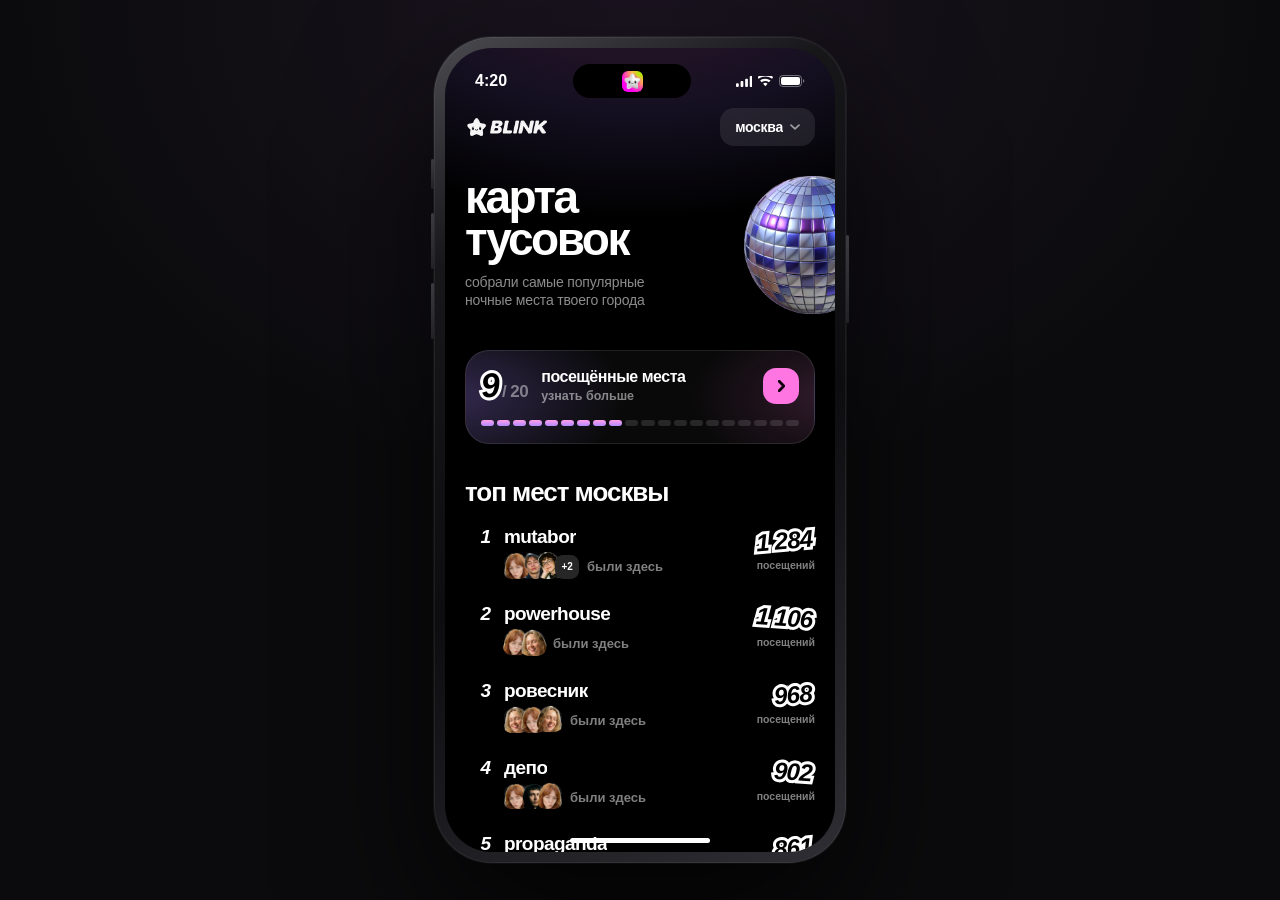
==== commit 08c431e6: "Переименовать фичу в «карту тусовок» и добавить витрину вариантов шапки Шапка стартового экрана пере" ====
--- a/index.html
+++ b/index.html
@@ -2,10 +2,10 @@
 <html lang="ru">
 <head>
   <meta charset="utf-8" />
+  <meta name="robots" content="noindex, nofollow" />
+  <meta name="referrer" content="no-referrer" />
   <meta name="viewport" content="width=device-width,initial-scale=1,viewport-fit=cover" />
-  <!-- прототип, не для поиска -->
-  <meta name="robots" content="noindex, nofollow" />
-  <title>Blink — гид по местам притяжения</title>
+  <title>Blink — карта тусовок · лента</title>
   <link rel="icon" type="image/png" href="assets/blink-logo.png" />
   <link rel="stylesheet" href="nightlife2.css" />
 </head>
@@ -46,13 +46,19 @@
       <main class="nl-scroll" id="scroll">
 
         <header class="nl-head">
-          <h1 class="nl-title">блинк гид<img class="title-star" src="react/star.png" alt="" aria-hidden="true" /></h1>
+          <img class="nl-logo" src="logo.png" alt="блинк" />
           <button class="city-pill" type="button" id="city-btn">
             <span id="city-label">москва</span>
             <svg viewBox="0 0 10 6" aria-hidden="true"><path d="M1 1.2 5 4.8 9 1.2"/></svg>
           </button>
         </header>
-        <p class="nl-sub">самые популярные ночные места<br />твоего города</p>
+
+        <!-- герой в языке шеринг-экрана: шар за краем, крупный титул -->
+        <div class="nl-hero">
+          <img class="nl-disco" src="assets/disco-ball.png" alt="" aria-hidden="true" />
+          <h1 class="nl-title"><span>карта</span><span>тусовок</span></h1>
+          <p class="nl-sub">собрали самые популярные ночные места твоего города</p>
+        </div>
 
         <!-- ─── 1 · твоя ночь · тап открывает личную сводку ─── -->
         <button class="you" id="you-card" type="button"></button>
--- a/nightlife2.css
+++ b/nightlife2.css
@@ -166,27 +166,47 @@
 .nl-head {
   display: flex;
   align-items: center;
+  justify-content: space-between;
   gap: 12px;
   padding: 6px var(--pad) 0;
 }
+
+/* герой повторяет шапку шеринг-экрана: крупный титул в две строки
+   и шар, уходящий за край */
+.nl-logo {
+  width: 82px;
+  height: auto;
+  opacity: 0.96;
+}
+
+.nl-hero {
+  position: relative;
+  /* высоты хватает, чтобы шар поместился целиком: иначе его режет нижняя
+     граница блока, а снять overflow нельзя — лента поедет вбок */
+  min-height: 182px;
+  padding: 0 var(--pad);
+  overflow: hidden;
+}
+.nl-disco {
+  position: absolute;
+  right: -46px; top: 30px;
+  z-index: 6;                /* поверх карточки и стикера персентиля */
+  width: 138px; height: 138px;
+  object-fit: contain;
+  pointer-events: none;
+}
+
 .nl-title {
-  flex: 1;
-  margin: 0;
-  font-size: 40px;
-  font-weight: 800;
-  line-height: 1;
-  letter-spacing: -0.045em;
-  white-space: nowrap;
-}
-/* 3D-звезда-маскот, чуть завалена — как стикеры в приложении */
-.title-star {
-  display: inline-block;
-  width: 38px; height: 38px;
-  margin-left: 4px;
-  vertical-align: -6px;
-  object-fit: contain;
-  transform: rotate(-14deg);
-}
+  position: relative;
+  z-index: 2;
+  margin: 30px 0 0;
+  padding-right: 104px;      /* колодец под шар */
+  font-size: 46px;
+  font-weight: 800;
+  line-height: 0.92;
+  letter-spacing: -0.055em;
+}
+.nl-title span { display: block; }
 /* в пилюле — короткое имя города (спб, екб), полное живёт в шторке выбора */
 .city-pill {
   flex-shrink: 0;
@@ -223,11 +243,13 @@
 }
 
 .nl-sub {
-  margin: 10px 0 0;
-  padding: 0 var(--pad);
-  font-size: 15px;
+  position: relative;
+  z-index: 2;
+  max-width: 226px;
+  margin: 12px 0 0;
+  font-size: 14px;
   font-weight: 500;
-  line-height: 1.28;
+  line-height: 1.3;
   color: rgba(255, 255, 255, 0.55);
 }
 
@@ -311,14 +333,17 @@
 /* ═══════════ 1 · «твоя ночь» ═══════════
    Тёмная карточка в тон экрану: холодное фиолетово-голубое свечение и
    3D-бриллиант. Тап открывает личную сводку — где был и куда сходить. */
+/* вход в личный экран. Шара и полосы-градиента тут нет — они живут на
+   самом шеринге; вместо них стикер-число, шкала по местам и акцентная
+   кнопка, чтобы блок читался как приглашение, а не как строка статистики */
 .you {
   position: relative;
   display: block;
   width: calc(100% - var(--pad) * 2);
-  margin: 20px var(--pad) 0;
-  padding: 20px 20px 18px;
-  border: none;
-  border-radius: 28px;
+  margin: 22px var(--pad) 0;
+  padding: 15px 15px 17px;
+  border: 1px solid rgba(255, 255, 255, 0.1);
+  border-radius: 24px;
   overflow: hidden;
   color: var(--text);
   font: inherit;
@@ -326,77 +351,96 @@
   cursor: pointer;
   -webkit-tap-highlight-color: transparent;
   background:
+    radial-gradient(78% 150% at -4% 50%, rgba(157, 123, 255, 0.28) 0%, transparent 64%),
+    radial-gradient(60% 130% at 104% 50%, rgba(255, 117, 225, 0.16) 0%, transparent 66%),
+    rgba(255, 255, 255, 0.035);
+}
+.you:active { opacity: 0.86; }
+
+.you-row {
+  display: flex;
+  align-items: center;
+  gap: 13px;
+}
+.you-badge {
+  flex-shrink: 0;
+  display: flex;
+  align-items: baseline;
+  gap: 2px;
+}
+.you-badge .xnum { font-size: 34px; margin-right: 1px; }
+.you-badge em {
+  font-style: normal;
+  font-size: 17px;
+  font-weight: 800;
+  letter-spacing: -0.03em;
+  color: rgba(255, 255, 255, 0.44);
+}
+.you-txt {
+  flex: 1;
+  min-width: 0;
+  display: flex;
+  flex-direction: column;
+  gap: 3px;
+}
+.you-txt b {
+  font-size: 16px;
+  font-weight: 800;
+  letter-spacing: -0.03em;
+}
+.you-txt i {
+  font-style: normal;
+  font-size: 12.5px;
+  font-weight: 600;
+  color: rgba(255, 255, 255, 0.5);
+}
+.you-go {
+  flex-shrink: 0;
+  display: grid;
+  place-items: center;
+  width: 36px; height: 36px;
+  border-radius: 13px;
+  background: var(--accent);
+  color: #12000e;
+}
+.you-go svg {
+  width: 7px; height: 12px;
+  fill: none; stroke: currentColor; stroke-width: 2.4;
+  stroke-linecap: round; stroke-linejoin: round;
+}
+
+/* шкала: одно деление — одно место гида */
+.you-seg {
+  display: flex;
+  gap: 3px;
+  margin-top: 15px;
+}
+.you-seg i {
+  flex: 1;
+  height: 6px;
+  border-radius: 3px;
+  background: rgba(255, 255, 255, 0.12);
+  transition: background 0.5s ease, transform 0.5s ease;
+}
+.you--lit .you-seg i.on {
+  background: linear-gradient(180deg, #ff9dea, #b48cff);
+}
+.you:active { opacity: 0.82; }
+/* подсказка, что карточка кликабельна */
+
+/* пустое состояние — в этом городе тебя ещё не было */
+.you--empty {
+  display: block;
+  padding: 26px 20px 24px;
+  border-top: none;
+  border-radius: 28px;
+  overflow: hidden;
+  text-align: center;
+  background:
     radial-gradient(120% 130% at 90% -12%, rgba(157, 123, 255, 0.42) 0%, transparent 58%),
     radial-gradient(110% 120% at 0% 112%, rgba(111, 210, 255, 0.20) 0%, transparent 60%),
     linear-gradient(150deg, #1c1728 0%, #131318 100%);
 }
-.you:active { opacity: 0.82; }
-.you-disco {
-  position: absolute;
-  right: 8px; top: 10px;
-  width: 84px; height: 84px;
-  object-fit: contain;
-  pointer-events: none;
-}
-.you-eyebrow {
-  font-size: 11px;
-  font-weight: 800;
-  letter-spacing: 0.1em;
-  text-transform: uppercase;
-  color: rgba(255, 255, 255, 0.5);
-}
-.you-num {
-  margin-top: 8px;
-  font-size: 54px;
-  font-weight: 800;
-  letter-spacing: -0.055em;
-  line-height: 0.9;
-  font-variant-numeric: tabular-nums;
-}
-.you-num em {
-  font-style: normal;
-  font-size: 30px;
-  letter-spacing: -0.04em;
-  color: rgba(255, 255, 255, 0.42);
-}
-.you-t {
-  margin-top: 9px;
-  font-size: 14px;
-  font-weight: 600;
-  color: rgba(255, 255, 255, 0.6);
-}
-.you-bar {
-  margin-top: 15px;
-  height: 8px;
-  border-radius: 4px;
-  background: rgba(255, 255, 255, 0.11);
-  overflow: hidden;
-}
-.you-bar b {
-  display: block;
-  height: 100%;
-  border-radius: 4px;
-  background: linear-gradient(90deg, #ff75e1, #9d7bff);
-  transition: width 0.9s cubic-bezier(0.2, 0.8, 0.2, 1);
-}
-/* подсказка, что карточка кликабельна */
-.you-more {
-  display: flex;
-  align-items: center;
-  gap: 6px;
-  margin-top: 14px;
-  font-size: 13px;
-  font-weight: 700;
-  color: rgba(255, 255, 255, 0.62);
-}
-.you-more svg {
-  width: 6px; height: 10px;
-  fill: none; stroke: currentColor; stroke-width: 2;
-  stroke-linecap: round; stroke-linejoin: round;
-}
-
-/* пустое состояние — в этом городе тебя ещё не было */
-.you--empty { text-align: center; padding: 26px 20px 24px; }
 .you-star {
   display: block;
   width: 92px; height: 92px;
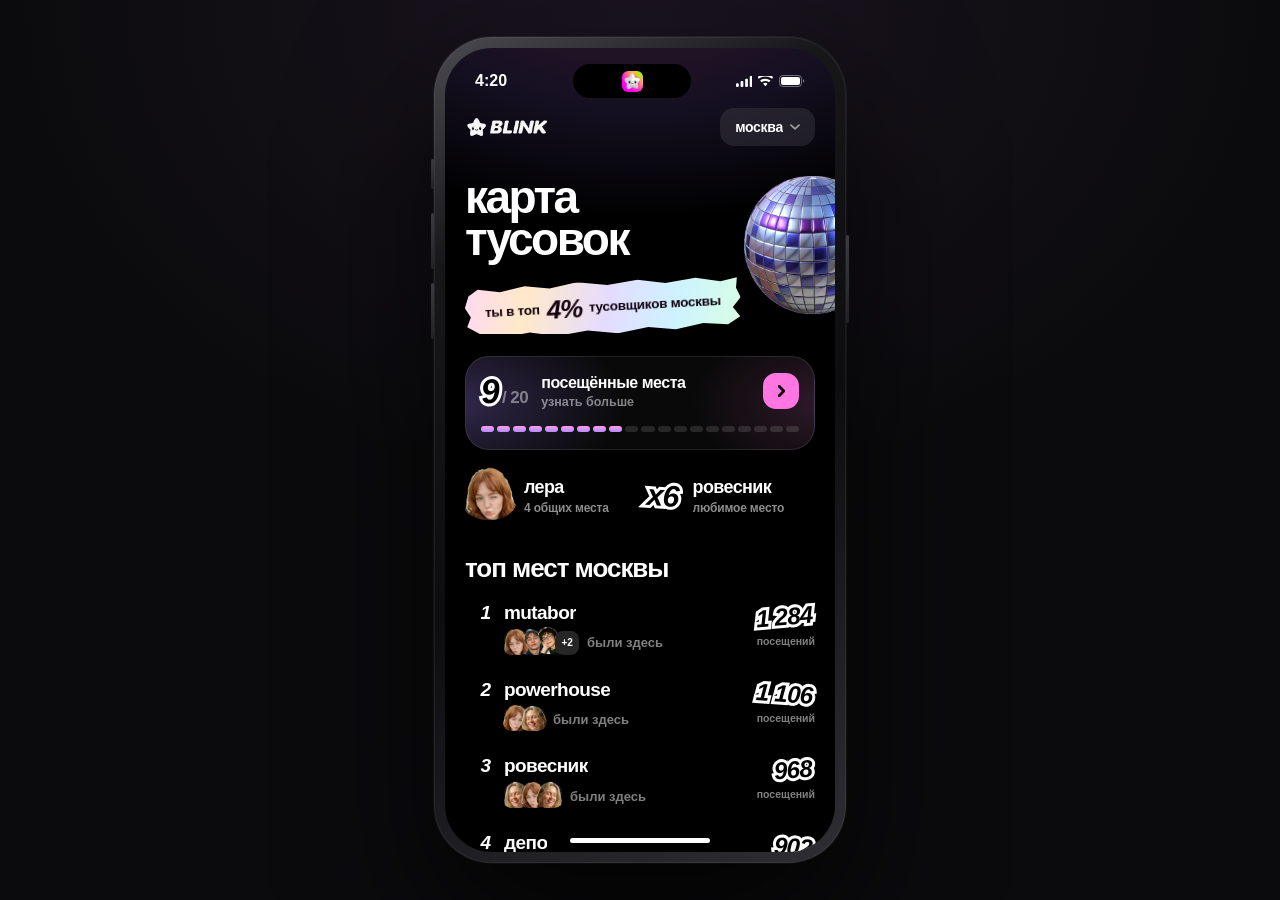
==== commit b5813ee9: "Перенести шапку с персентилем в прототип Под титулом — голографический стикер «ты в топ N%», под кар" ====
--- a/index.html
+++ b/index.html
@@ -53,15 +53,17 @@
           </button>
         </header>
 
-        <!-- герой в языке шеринг-экрана: шар за краем, крупный титул -->
+        <!-- герой в языке шеринг-экрана: шар за краем, крупный титул,
+             под ним персентиль тем же стикером, что и на шеринге -->
         <div class="nl-hero">
           <img class="nl-disco" src="assets/disco-ball.png" alt="" aria-hidden="true" />
           <h1 class="nl-title"><span>карта</span><span>тусовок</span></h1>
-          <p class="nl-sub">собрали самые популярные ночные места твоего города</p>
+          <div id="hero-pct"></div>
         </div>
 
         <!-- ─── 1 · твоя ночь · тап открывает личную сводку ─── -->
         <button class="you" id="you-card" type="button"></button>
+        <div id="you-duo"></div>
 
         <!-- ─── 2 · топ мест города ─── -->
         <section class="sec">
--- a/nightlife2.css
+++ b/nightlife2.css
@@ -1319,3 +1319,15 @@
   pointer-events: none;
 }
 .toast.in { opacity: 1; transform: translate(-50%, 0); }
+
+/* стикер персентиля в шапке: у `.sh2-pct` расчёт на flex-родителя,
+   в герое он без ширины растянулся бы на весь блок и уехал за край */
+.nl-pct {
+  width: max-content;
+  max-width: 100%;
+  margin-top: 20px;
+}
+
+/* напарник и любимое место под карточкой входа */
+.nl-duo { margin: 22px var(--pad) 0; }
+
